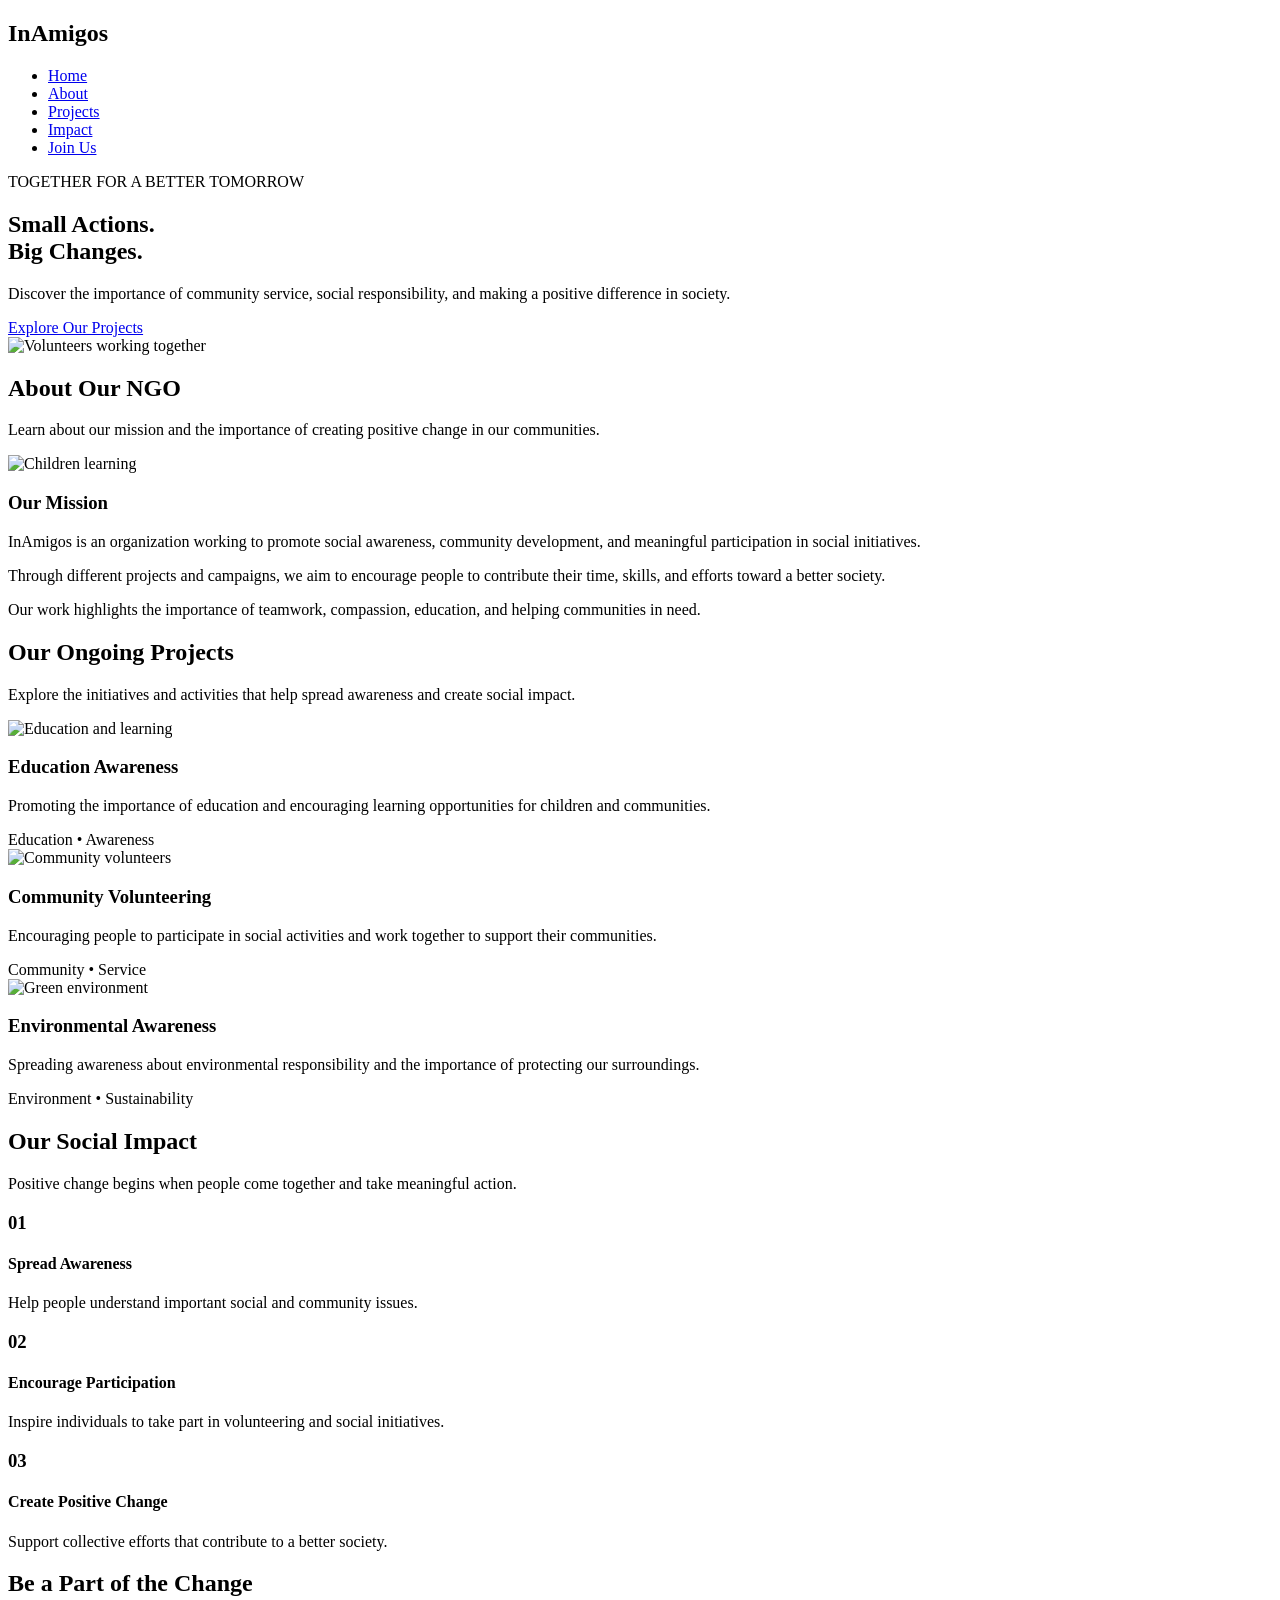
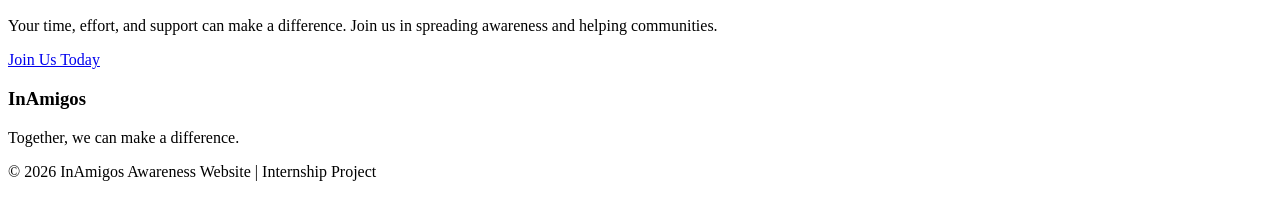
==== htmlcode.html @ 3b4f9043 "Html file" ====
<!DOCTYPE html>
<html lang="en">
<head>
    <meta charset="UTF-8">
    <meta name="viewport" content="width=device-width, initial-scale=1.0">

    <title>InAmigos | NGO Awareness</title>

    <link rel="stylesheet" href="style.css">
</head>
<body>

    <!-- Navigation Bar -->
    <header>
        <nav class="navbar">
            <h2 class="logo">InAmigos</h2>

            <ul class="nav-links">
                <li><a href="#home">Home</a></li>
                <li><a href="#about">About</a></li>
                <li><a href="#projects">Projects</a></li>
                <li><a href="#impact">Impact</a></li>
                <li><a href="#contact">Join Us</a></li>
            </ul>
        </nav>
    </header>

    <!-- Home Section -->
    <section id="home" class="hero">

        <div class="hero-content">
            <p class="tagline">TOGETHER FOR A BETTER TOMORROW</p>

            <h1>Small Actions.<br>
                Big Changes.</h1>

            <p>
                Discover the importance of community service,
                social responsibility, and making a positive
                difference in society.
            </p>

            <a href="#projects" class="btn">Explore Our Projects</a>
        </div>

        <div class="hero-image">
            <img src="https://images.unsplash.com/photo-1559027615-cd4628902d4a?auto=format&fit=crop&w=900&q=80"
                 alt="Volunteers working together">
        </div>

    </section>

    <!-- About Section -->
    <section id="about" class="section">

        <h2>About Our NGO</h2>

        <p class="section-intro">
            Learn about our mission and the importance of
            creating positive change in our communities.
        </p>

        <div class="about-container">

            <div class="about-image">
                <img src="https://images.unsplash.com/photo-1488521787991-ed7bbaae773c?auto=format&fit=crop&w=800&q=80"
                     alt="Children learning">
            </div>

            <div class="about-text">

                <h3>Our Mission</h3>

                <p>
                    InAmigos is an organization working to promote
                    social awareness, community development, and
                    meaningful participation in social initiatives.
                </p>

                <p>
                    Through different projects and campaigns,
                    we aim to encourage people to contribute
                    their time, skills, and efforts toward
                    a better society.
                </p>

                <p>
                    Our work highlights the importance of
                    teamwork, compassion, education, and
                    helping communities in need.
                </p>

            </div>

        </div>

    </section>

    <!-- Projects Section -->
    <section id="projects" class="section projects-section">

        <h2>Our Ongoing Projects</h2>

        <p class="section-intro">
            Explore the initiatives and activities that help
            spread awareness and create social impact.
        </p>

        <div class="project-container">

            <!-- Project 1 -->
            <div class="project-card">

                <img src="https://images.unsplash.com/photo-1509099836639-18ba1795216d?auto=format&fit=crop&w=800&q=80"
                     alt="Education and learning">

                <div class="card-content">

                    <h3>Education Awareness</h3>

                    <p>
                        Promoting the importance of education
                        and encouraging learning opportunities
                        for children and communities.
                    </p>

                    <span>Education • Awareness</span>

                </div>

            </div>

            <!-- Project 2 -->
            <div class="project-card">

                <img src="https://images.unsplash.com/photo-1559027615-cd4628902d4a?auto=format&fit=crop&w=800&q=80"
                     alt="Community volunteers">

                <div class="card-content">

                    <h3>Community Volunteering</h3>

                    <p>
                        Encouraging people to participate in
                        social activities and work together
                        to support their communities.
                    </p>

                    <span>Community • Service</span>

                </div>

            </div>

            <!-- Project 3 -->
            <div class="project-card">

                <img src="https://images.unsplash.com/photo-1497250681960-ef046c08a56e?auto=format&fit=crop&w=800&q=80"
                     alt="Green environment">

                <div class="card-content">

                    <h3>Environmental Awareness</h3>

                    <p>
                        Spreading awareness about environmental
                        responsibility and the importance of
                        protecting our surroundings.
                    </p>

                    <span>Environment • Sustainability</span>

                </div>

            </div>

        </div>

    </section>

    <!-- Impact Section -->
    <section id="impact" class="section impact-section">

        <h2>Our Social Impact</h2>

        <p class="section-intro">
            Positive change begins when people come together
            and take meaningful action.
        </p>

        <div class="impact-container">

            <div class="impact-box">
                <h3>01</h3>
                <h4>Spread Awareness</h4>
                <p>
                    Help people understand important
                    social and community issues.
                </p>
            </div>

            <div class="impact-box">
                <h3>02</h3>
                <h4>Encourage Participation</h4>
                <p>
                    Inspire individuals to take part
                    in volunteering and social initiatives.
                </p>
            </div>

            <div class="impact-box">
                <h3>03</h3>
                <h4>Create Positive Change</h4>
                <p>
                    Support collective efforts that
                    contribute to a better society.
                </p>
            </div>

        </div>

    </section>

    <!-- Call to Action -->
    <section id="contact" class="cta-section">

        <h2>Be a Part of the Change</h2>

        <p>
            Your time, effort, and support can make a difference.
            Join us in spreading awareness and helping communities.
        </p>

        <a href="#" class="btn cta-btn">Join Us Today</a>

    </section>

    <!-- Footer -->
    <footer>

        <h3>InAmigos</h3>

        <p>
            Together, we can make a difference.
        </p>

        <p class="copyright">
            © 2026 InAmigos Awareness Website | Internship Project
        </p>

    </footer>

</body>
</html>
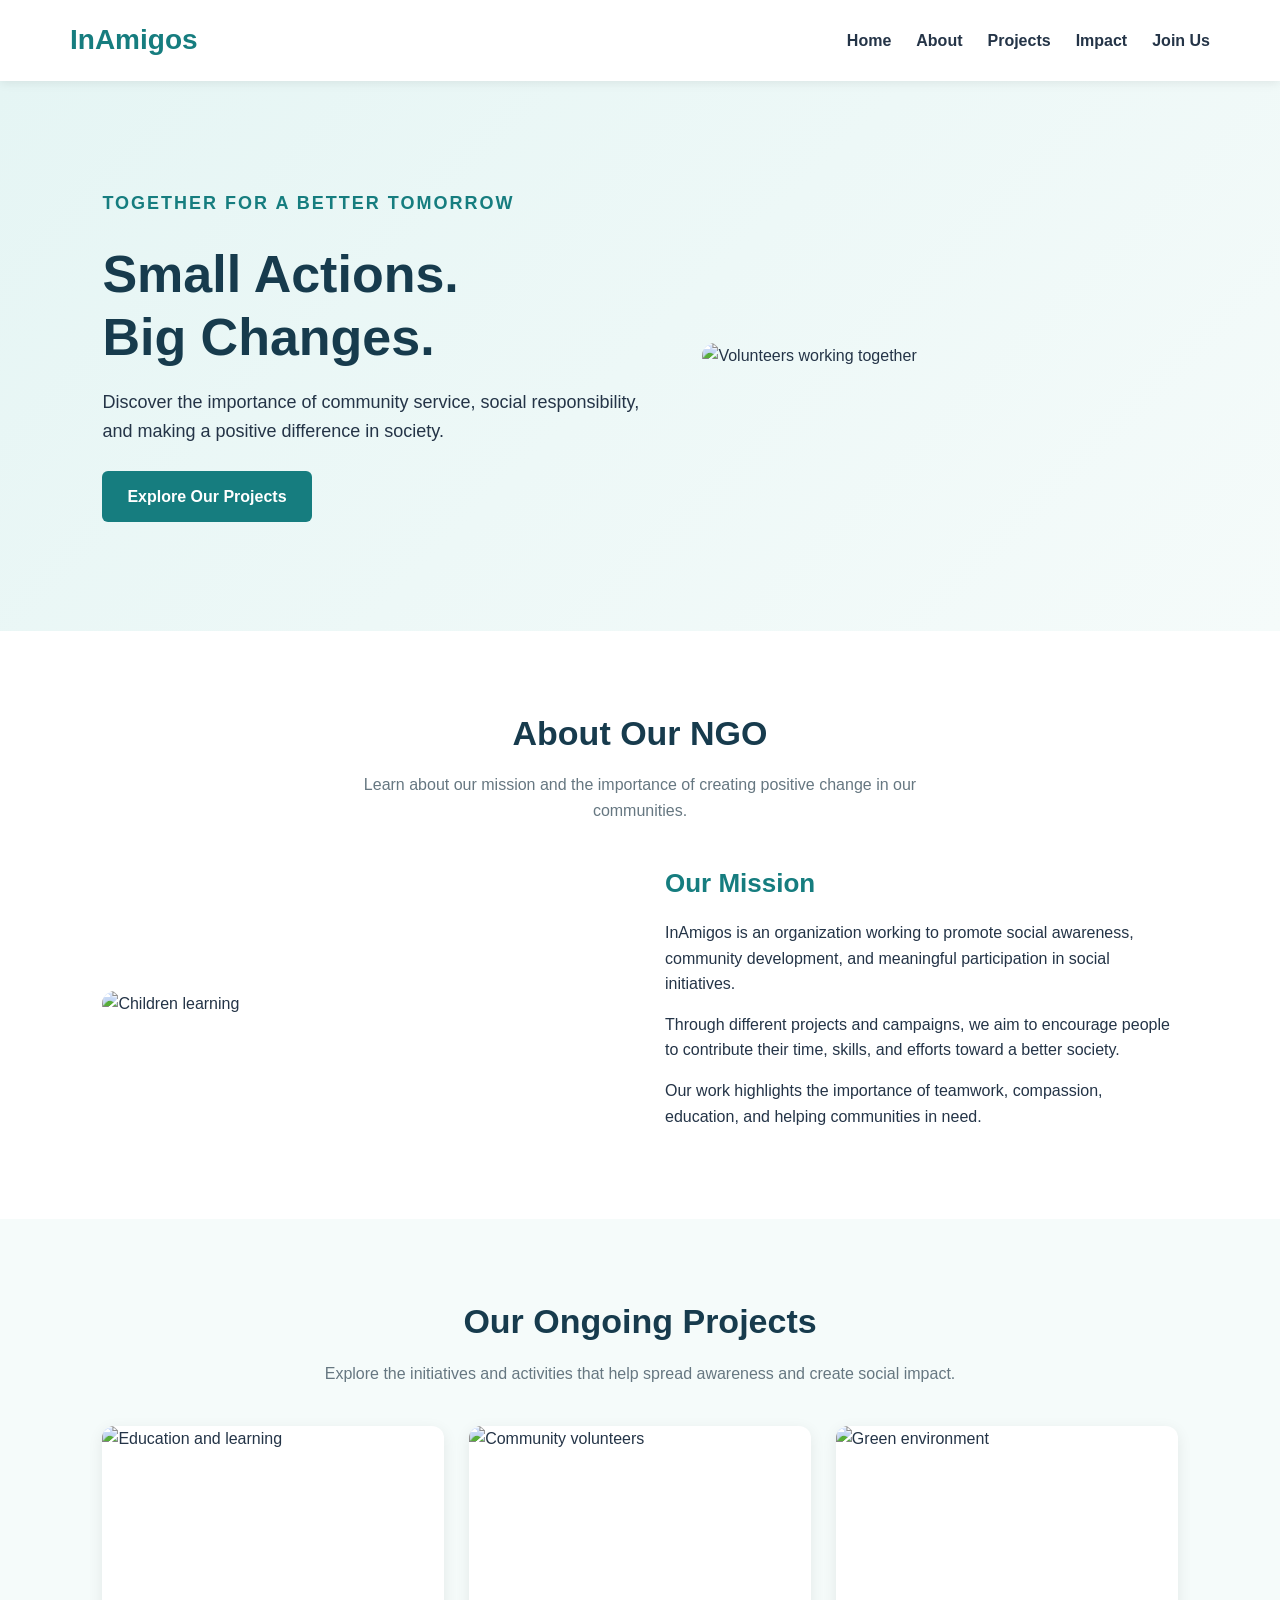
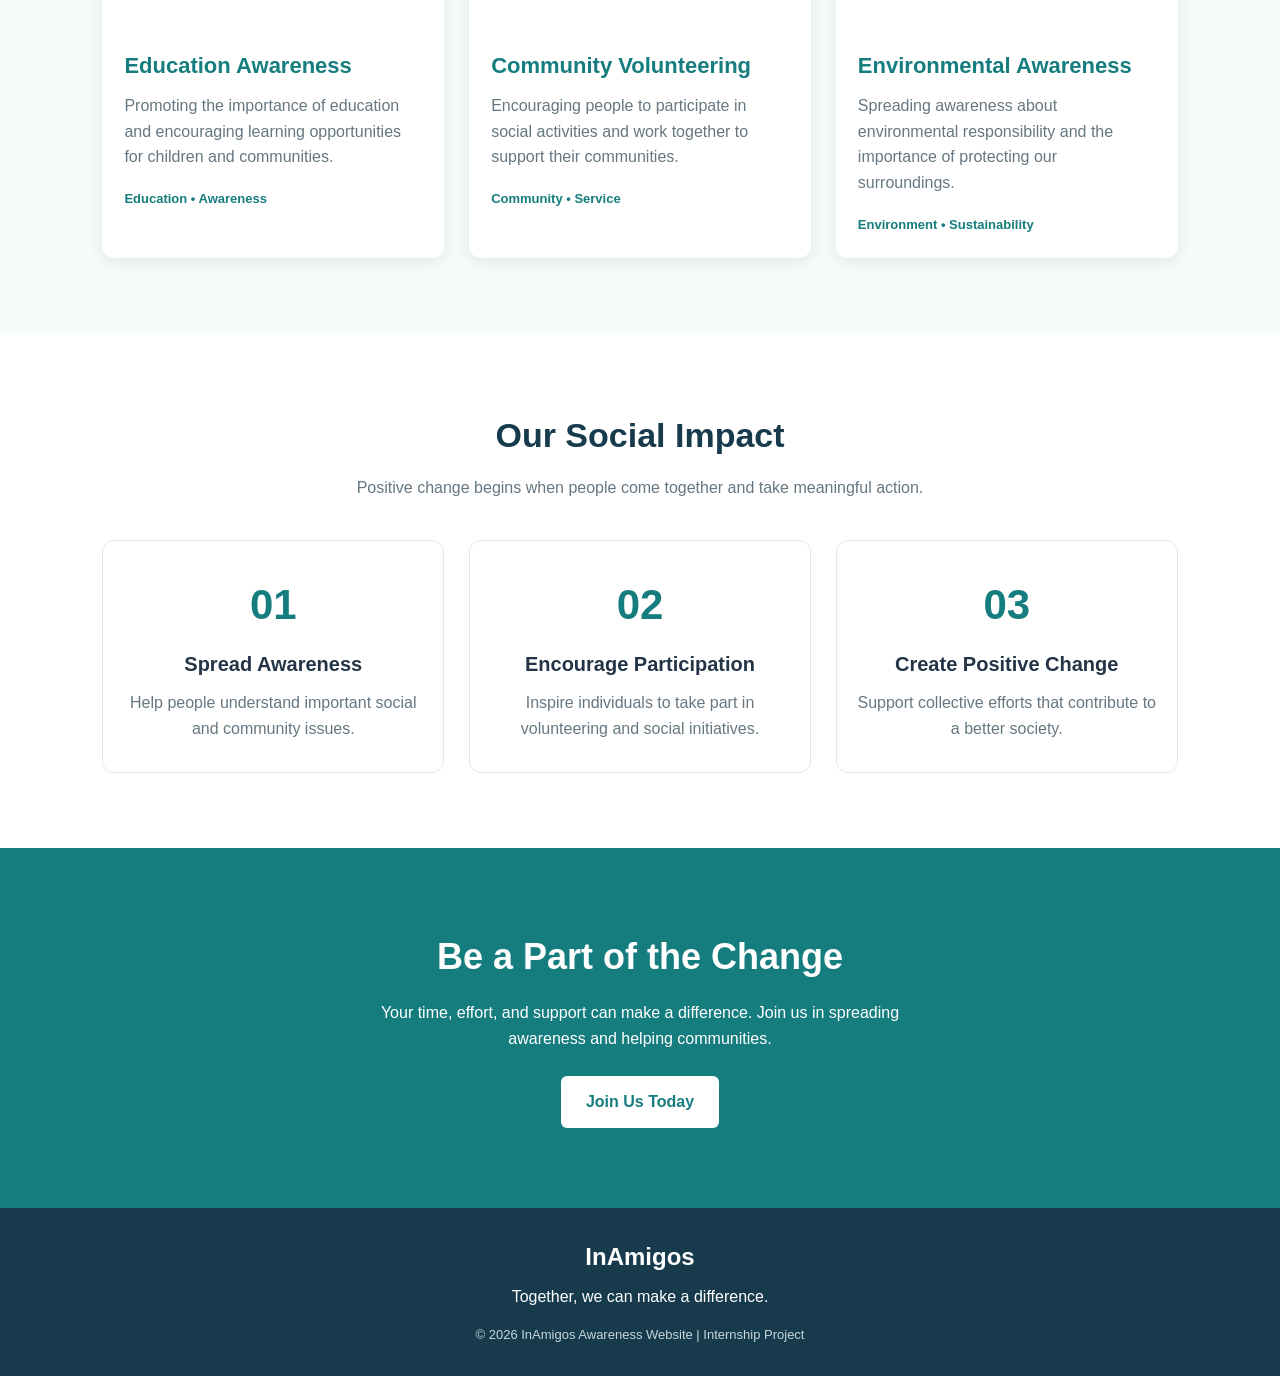
==== commit 6d6fe2a7: "Final Adjustments" ====
--- a/htmlcode.html
+++ b/htmlcode.html
@@ -7,7 +7,7 @@
 
     <title>InAmigos | NGO Awareness</title>
 
-    <link rel="stylesheet" href="style.css">
+    <link rel="stylesheet" href="css_code.css">
 </head>
 <body>
 
--- a/css_code.css
+++ b/css_code.css
@@ -0,0 +1,355 @@
+
+/* General Styling */
+
+* {
+    margin: 0;
+    padding: 0;
+    box-sizing: border-box;
+}
+
+html {
+    scroll-behavior: smooth;
+}
+
+body {
+    font-family: Arial, sans-serif;
+    line-height: 1.6;
+    color: #243447;
+    background-color: #ffffff;
+}
+
+/* Navigation Bar */
+
+header {
+    background-color: #ffffff;
+    box-shadow: 0 2px 10px rgba(0, 0, 0, 0.08);
+    position: sticky;
+    top: 0;
+    z-index: 100;
+}
+
+.navbar {
+    max-width: 1200px;
+    margin: auto;
+    padding: 18px 30px;
+    display: flex;
+    justify-content: space-between;
+    align-items: center;
+}
+
+.logo {
+    color: #167d7f;
+    font-size: 28px;
+}
+
+.nav-links {
+    list-style: none;
+    display: flex;
+    gap: 25px;
+}
+
+.nav-links a {
+    text-decoration: none;
+    color: #243447;
+    font-weight: bold;
+}
+
+.nav-links a:hover {
+    color: #167d7f;
+}
+
+/* Hero Section */
+
+.hero {
+    background: linear-gradient(135deg, #e5f5f4, #f5fbfa);
+    min-height: 550px;
+    padding: 70px 8%;
+    display: flex;
+    align-items: center;
+    justify-content: space-between;
+    gap: 50px;
+}
+
+.hero-content {
+    max-width: 550px;
+}
+
+.tagline {
+    color: #167d7f;
+    font-size: 14px;
+    font-weight: bold;
+    letter-spacing: 2px;
+    margin-bottom: 15px;
+}
+
+.hero h1 {
+    font-size: 52px;
+    line-height: 1.2;
+    color: #173b4d;
+    margin-bottom: 20px;
+}
+
+.hero p {
+    font-size: 18px;
+    margin-bottom: 25px;
+}
+
+.hero-image {
+    width: 45%;
+}
+
+.hero-image img {
+    width: 100%;
+    border-radius: 20px;
+    display: block;
+}
+
+/* Buttons */
+
+.btn {
+    display: inline-block;
+    background-color: #167d7f;
+    color: white;
+    padding: 13px 25px;
+    border-radius: 6px;
+    text-decoration: none;
+    font-weight: bold;
+    transition: 0.3s;
+}
+
+.btn:hover {
+    background-color: #105c5e;
+    transform: translateY(-2px);
+}
+
+/* Common Sections */
+
+.section {
+    padding: 75px 8%;
+}
+
+.section h2 {
+    text-align: center;
+    font-size: 34px;
+    color: #173b4d;
+    margin-bottom: 12px;
+}
+
+.section-intro {
+    text-align: center;
+    max-width: 650px;
+    margin: 0 auto 40px;
+    color: #667781;
+}
+
+/* About Section */
+
+.about-container {
+    max-width: 1100px;
+    margin: auto;
+    display: flex;
+    align-items: center;
+    gap: 50px;
+}
+
+.about-image {
+    flex: 1;
+}
+
+.about-image img {
+    width: 100%;
+    border-radius: 15px;
+    display: block;
+}
+
+.about-text {
+    flex: 1;
+}
+
+.about-text h3 {
+    color: #167d7f;
+    font-size: 26px;
+    margin-bottom: 15px;
+}
+
+.about-text p {
+    margin-bottom: 15px;
+}
+
+/* Projects Section */
+
+.projects-section {
+    background-color: #f5fbfa;
+}
+
+.project-container {
+    max-width: 1200px;
+    margin: auto;
+    display: grid;
+    grid-template-columns: repeat(3, 1fr);
+    gap: 25px;
+}
+
+.project-card {
+    background: white;
+    border-radius: 12px;
+    overflow: hidden;
+    box-shadow: 0 4px 15px rgba(0, 0, 0, 0.08);
+    transition: 0.3s;
+}
+
+.project-card:hover {
+    transform: translateY(-6px);
+}
+
+.project-card img {
+    width: 100%;
+    height: 200px;
+    object-fit: cover;
+    display: block;
+}
+
+.card-content {
+    padding: 22px;
+}
+
+.card-content h3 {
+    color: #167d7f;
+    margin-bottom: 10px;
+    font-size: 22px;
+}
+
+.card-content p {
+    color: #667781;
+    margin-bottom: 15px;
+}
+
+.card-content span {
+    font-size: 13px;
+    color: #167d7f;
+    font-weight: bold;
+}
+
+/* Impact Section */
+
+.impact-container {
+    max-width: 1100px;
+    margin: auto;
+    display: grid;
+    grid-template-columns: repeat(3, 1fr);
+    gap: 25px;
+}
+
+.impact-box {
+    text-align: center;
+    padding: 30px 20px;
+    border: 1px solid #dceceb;
+    border-radius: 12px;
+}
+
+.impact-box h3 {
+    font-size: 42px;
+    color: #167d7f;
+    margin-bottom: 10px;
+}
+
+.impact-box h4 {
+    font-size: 20px;
+    margin-bottom: 10px;
+}
+
+.impact-box p {
+    color: #667781;
+}
+
+/* Call to Action */
+
+.cta-section {
+    text-align: center;
+    padding: 80px 8%;
+    background-color: #167d7f;
+    color: white;
+}
+
+.cta-section h2 {
+    font-size: 36px;
+    margin-bottom: 15px;
+}
+
+.cta-section p {
+    max-width: 600px;
+    margin: 0 auto 25px;
+}
+
+.cta-btn {
+    background-color: white;
+    color: #167d7f;
+}
+
+.cta-btn:hover {
+    background-color: #e5f5f4;
+}
+
+/* Footer */
+
+footer {
+    text-align: center;
+    padding: 30px;
+    background-color: #173b4d;
+    color: white;
+}
+
+footer h3 {
+    font-size: 24px;
+    margin-bottom: 8px;
+}
+
+.copyright {
+    font-size: 13px;
+    margin-top: 15px;
+    color: #c5d6dc;
+}
+
+/* Responsive Design */
+
+@media (max-width: 768px) {
+
+    .navbar {
+        flex-direction: column;
+        gap: 15px;
+    }
+
+    .nav-links {
+        gap: 12px;
+        flex-wrap: wrap;
+        justify-content: center;
+    }
+
+    .hero {
+        flex-direction: column;
+        padding: 50px 6%;
+        text-align: center;
+    }
+
+    .hero h1 {
+        font-size: 38px;
+    }
+
+    .hero-image {
+        width: 100%;
+    }
+
+    .about-container {
+        flex-direction: column;
+    }
+
+    .project-container,
+    .impact-container {
+        grid-template-columns: 1fr;
+    }
+
+    .section {
+        padding: 55px 6%;
+    }
+
+}
